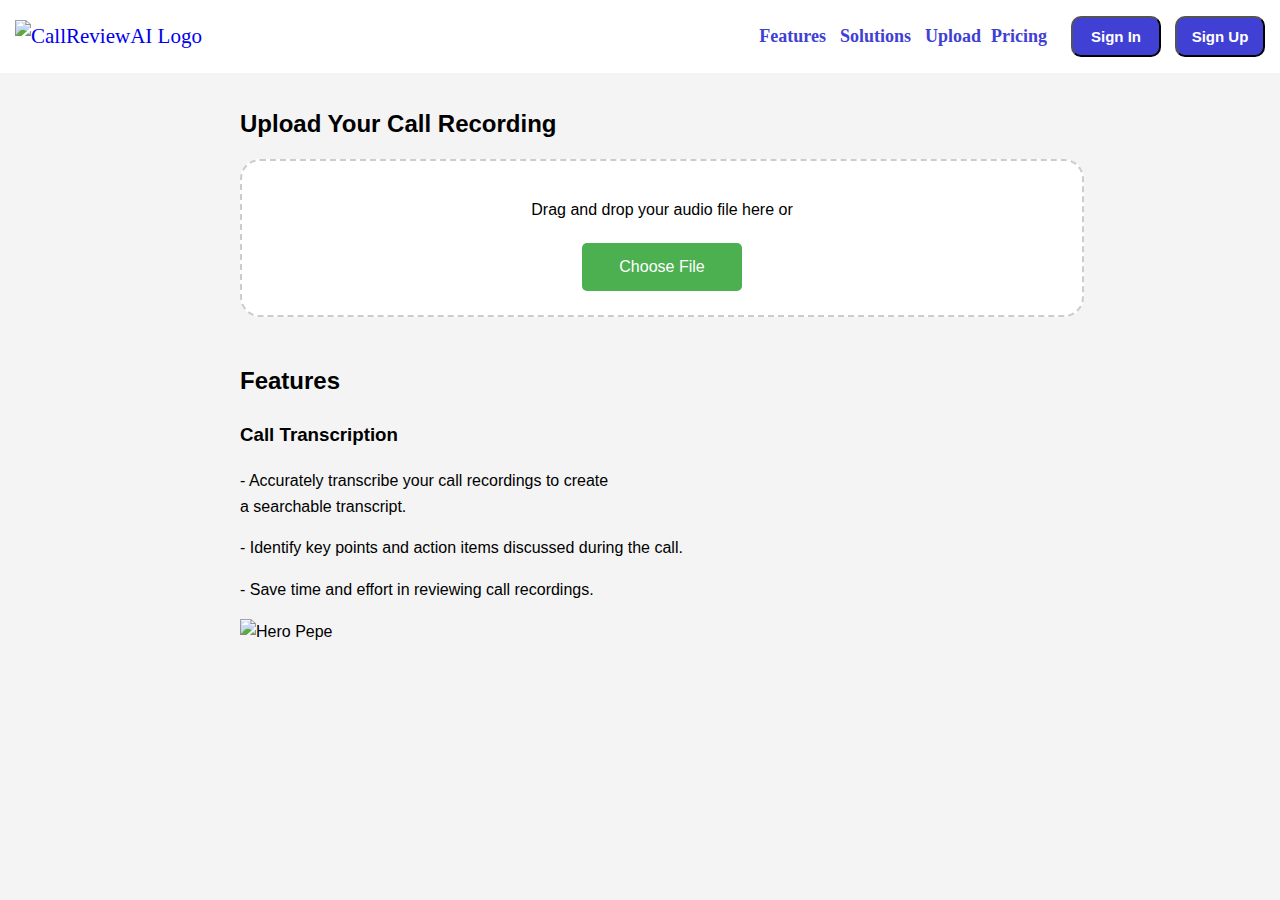
==== CallReviewAI/src/index.html @ b4288fa3 "Add files via upload" ====
<!DOCTYPE html>
<html lang="en">
  <head>
    <meta charset="UTF-8" />
    <meta name="viewport" content="width=device-width, initial-scale=1.0" />
    <title>CallReviewAI</title>
    <link rel="stylesheet" href="css/styles.css" />
  </head>
  <body>
    <nav class="navbar">
      <div class="navbar-container">
        <div class="logo"><a href="CallReviewAI_Logo.png"><img src="CallReviewAI_Logo.png" alt="CallReviewAI Logo"></a></div>
        <ul>
          <li>
            <a href="#">Features</a>
          </li>
          <li>
            <a href="#">Solutions</a>
          </li>
          <li>
            <a href="#">Upload</a>
          <li>
            <a href="#">Pricing</a>
          </li>
          <button>
            <a href="#">Sign In</a>
          </button>
        <button>
            <a href="#">Sign Up</a>
          </button>
        </ul>
      </div>
    </nav>
    <main>
      <section id="upload-section">
        <h2>Upload Your Call Recording</h2>
        <div id="drop-area">
          <p>Drag and drop your audio file here or</p>
          <button id="upload-button">Choose File</button>
          <input type="file" id="file-input" accept="audio/*" hidden />
        </div>
        <div id="upload-progress" hidden>
          <progress id="progress-bar" value="0" max="100"></progress>
          <p id="progress-text">Uploading: 0%</p>
        </div>
      </section>
      <section id="results-section" hidden>
        <h2>Call Analysis Results</h2>
        <div id="transcript"></div>
        <div id="feedback"></div>
        <div id="audio-player">
          <audio id="audio-element" controls></audio>
        </div>
      </section>
      <br>
      <section id="features-section">
        <h2>Features</h2>
        <div class="row">
        <div id="features-container">
          <div class="feature-card">
            <h3>Call Transcription</h3>
            <p> - Accurately transcribe your call recordings to create <br> a searchable transcript.</p>
            <p> - Identify key points and action items discussed during the call.</p>
            <p> - Save time and effort in reviewing call recordings.</p>
            <div class="image-container">
              <img src="hero_pepe.png" alt="Hero Pepe">
            </div>
          </div>
        </div>
        </div>
          </section>
        </main>
        <script src="js/main.js"></script>
      </body>
      </html>
---- CallReviewAI/src/css/styles.css ----
body {
    font-family: Arial, sans-serif;
    line-height: 1.6;
    margin: 0;
    padding: 0;
    background-color: #f4f4f4;
}

header {
    background-color: #333;
    color: #fff;
    text-align: center;
    padding: 1rem;
}

*{
    text-decoration: none;
}

.navbar{
    background: white; font-family: Times New Roman; padding-right: 15px;padding-left: 15px;
}

.navbar-container{
    display: flex; justify-content: space-between; align-items: center;
}

.logo{
    width: 200px; font-size: 21px;
}

li{
    list-style: none; display: inline-block;
}

li a{
    color: rgb(64, 64, 212); font-size: 18px; font-weight: bold; margin-right: 10px;

}

button{
    background-color: rgb(64, 64, 212); margin-left: 10px; border-radius: 10px; padding: 10px; width: 90px;
}

button a{
    color: white; font-size: 15px; font-weight: bold;
}


main {
    max-width: 800px;
    margin: 2rem auto;
    padding: 0 1rem;
}

h1, h2 {
    margin-bottom: 2%;
}

#drop-area {
    border: 2px dashed #ccc;
    border-radius: 20px;
    width: 100%;
    padding: 20px;
    text-align: center;
    background-color: #fff;
}

#upload-button {
    background-color: #4CAF50;
    border: none;
    color: white;
    padding: 15px 32px;
    text-align: center;
    text-decoration: none;
    display: inline-block;
    font-size: 16px;
    margin: 4px 2px;
    cursor: pointer;
    border-radius: 5px;
    width: 20%;
    text-wrap: nowrap;
}

#upload-progress {
    margin-top: 1rem;
}

#progress-bar {
    width: 100%;
}

#results-section {
    background-color: #fff;
    padding: 20px;
    border-radius: 10px;
    box-shadow: 0 0 10px rgba(0,0,0,0.1);
}

#transcript, #feedback {
    margin-bottom: 1rem;
}

#audio-player {
    margin-top: 1rem;
}

audio {
    width: 100%;
}

.row{
    flex-wrap: wrap;
    flex-basis: 100%;
    flex-direction: row;
}

.feaures-container{
    display: flex;
    flex: 1;
}
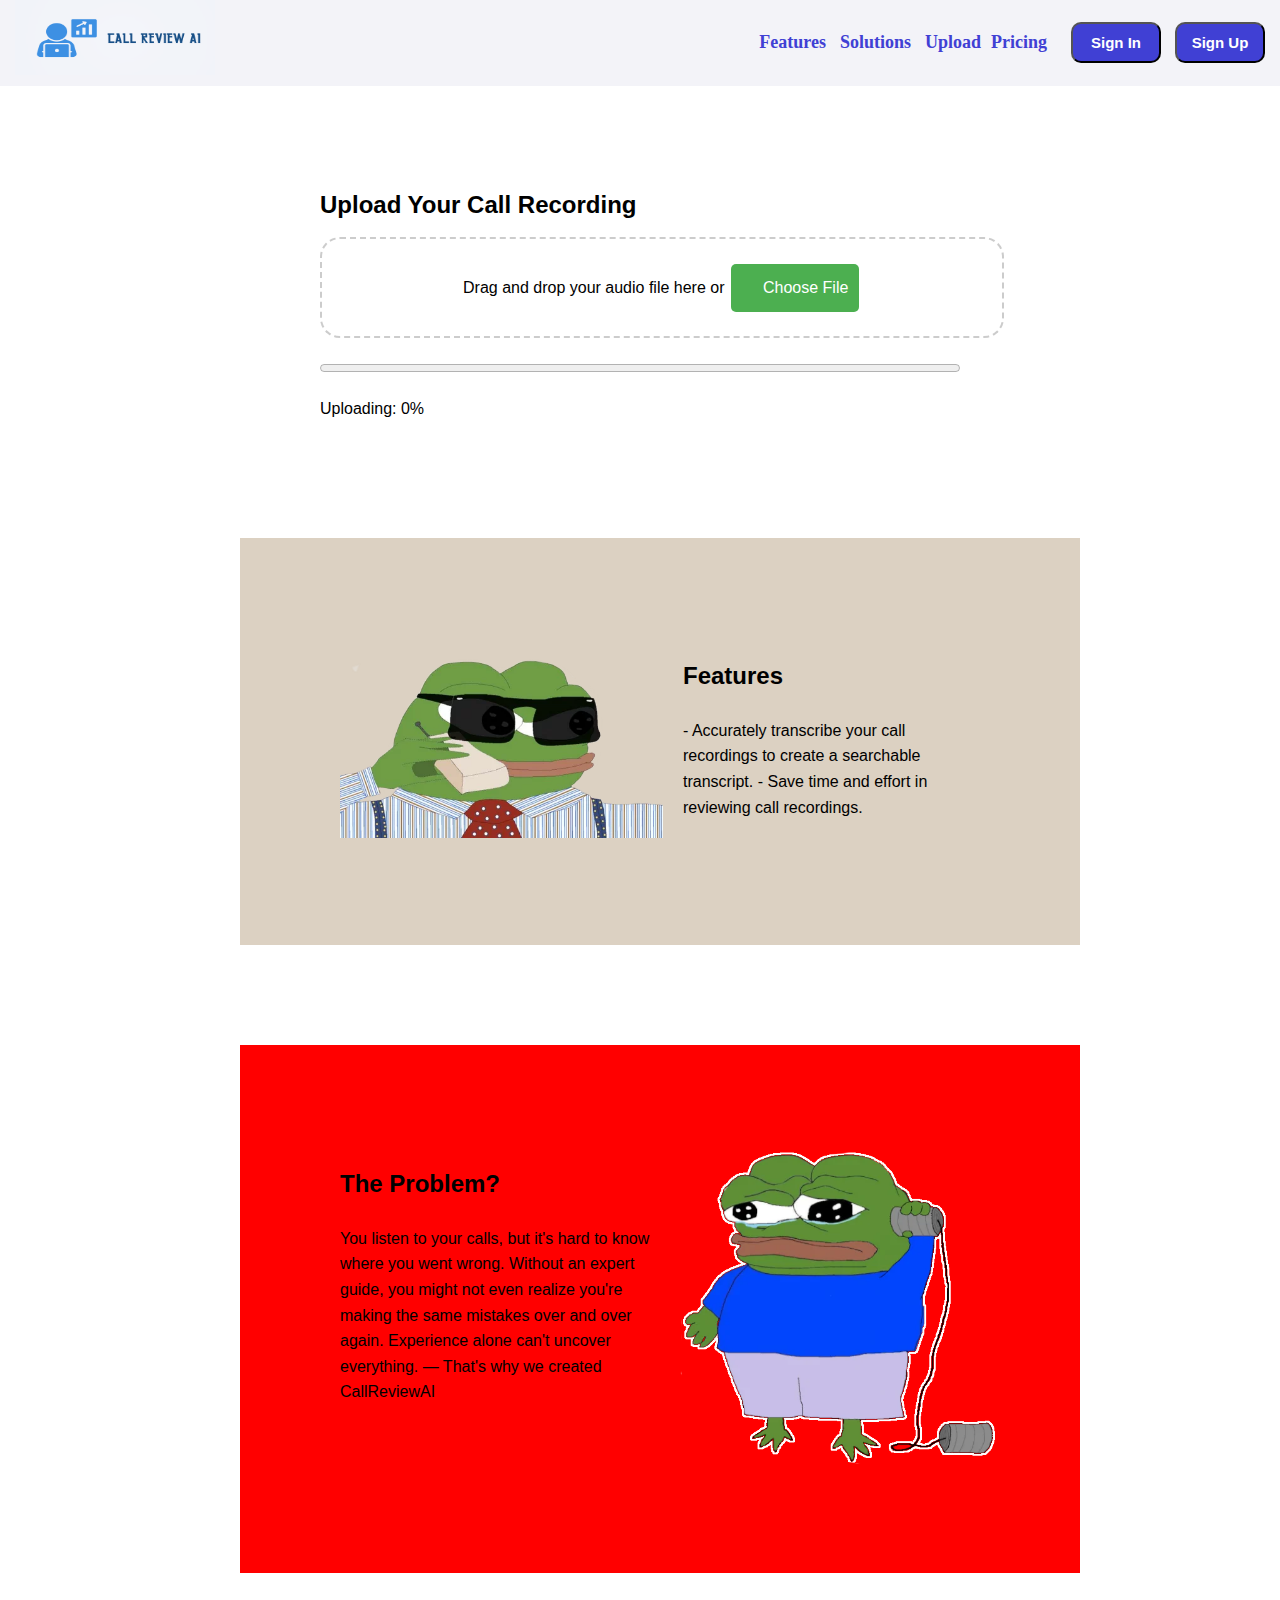
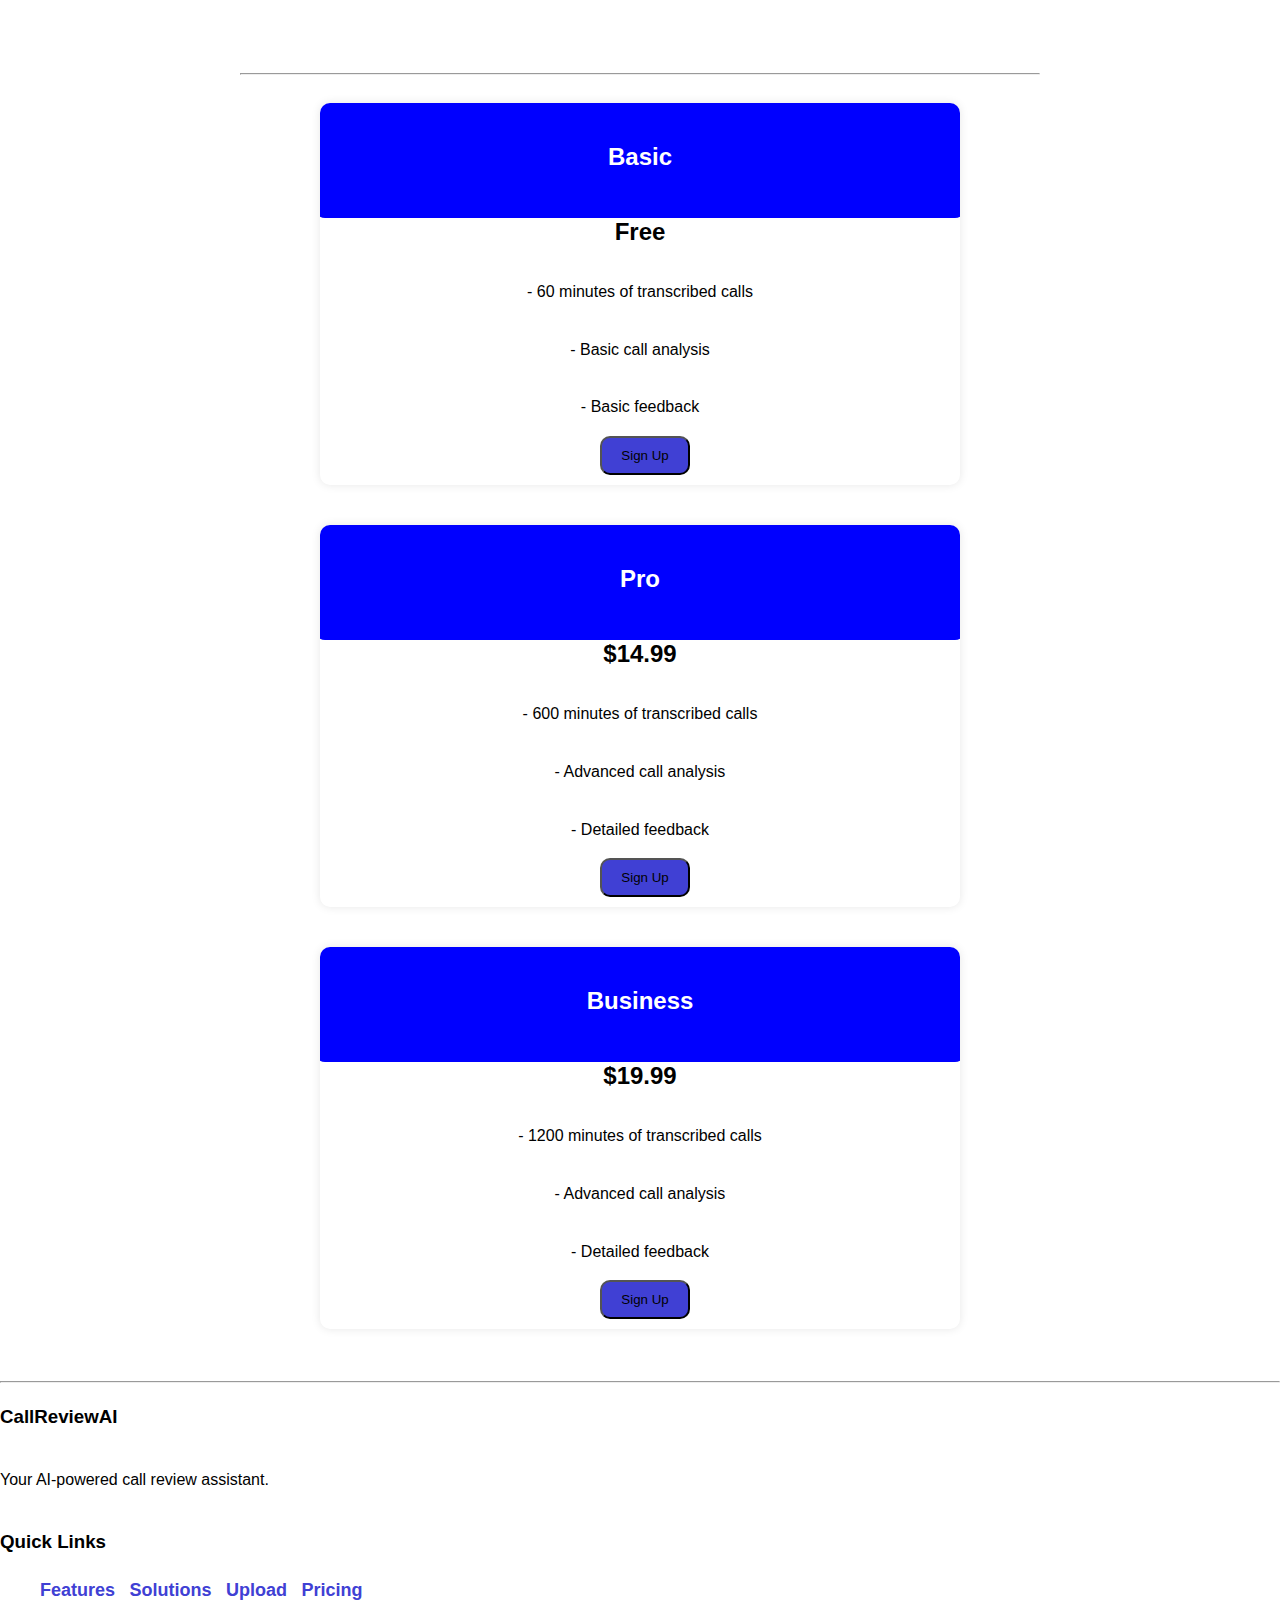
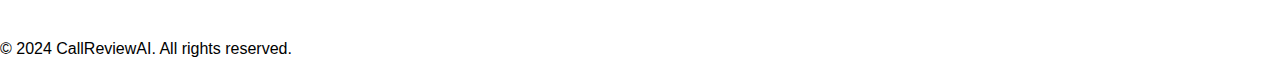
==== commit 591f517d: "Add files via upload" ====
--- a/CallReviewAI/src/index.html
+++ b/CallReviewAI/src/index.html
@@ -7,20 +7,25 @@
     <link rel="stylesheet" href="css/styles.css" />
   </head>
   <body>
+    <!--Navbar Section-->
     <nav class="navbar">
       <div class="navbar-container">
-        <div class="logo"><a href="CallReviewAI_Logo.png"><img src="CallReviewAI_Logo.png" alt="CallReviewAI Logo"></a></div>
+        <div class="logo">
+          <a href="index.html">
+            <img src="images/CallReviewAI_Logo.png" alt="CallReviewAI Logo" height="75px" width="225px">
+          </a>
+        </div>
         <ul>
           <li>
-            <a href="#">Features</a>
+            <a href="#features-section">Features</a>
           </li>
           <li>
-            <a href="#">Solutions</a>
+            <a href="#solutions-section">Solutions</a>
           </li>
           <li>
-            <a href="#">Upload</a>
+            <a href="#upload-section">Upload</a>
           <li>
-            <a href="#">Pricing</a>
+            <a href="#pricing-section">Pricing</a>
           </li>
           <button>
             <a href="#">Sign In</a>
@@ -32,6 +37,7 @@
       </div>
     </nav>
     <main>
+      <!--Upload Section-->
       <section id="upload-section">
         <h2>Upload Your Call Recording</h2>
         <div id="drop-area">
@@ -44,6 +50,7 @@
           <p id="progress-text">Uploading: 0%</p>
         </div>
       </section>
+      <!--Results Section-->
       <section id="results-section" hidden>
         <h2>Call Analysis Results</h2>
         <div id="transcript"></div>
@@ -52,24 +59,102 @@
           <audio id="audio-element" controls></audio>
         </div>
       </section>
-      <br>
-      <section id="features-section">
-        <h2>Features</h2>
-        <div class="row">
-        <div id="features-container">
-          <div class="feature-card">
-            <h3>Call Transcription</h3>
-            <p> - Accurately transcribe your call recordings to create <br> a searchable transcript.</p>
-            <p> - Identify key points and action items discussed during the call.</p>
-            <p> - Save time and effort in reviewing call recordings.</p>
-            <div class="image-container">
-              <img src="hero_pepe.png" alt="Hero Pepe">
+      <!--Features Section-->
+      
+      <section id="features-section" class="column-reverse">
+            <div class="d2">
+              <h2>Features</h2>
+            <p> - Accurately transcribe your call recordings to create  a searchable transcript.
+                - Save time and effort in reviewing call recordings.</p>
+            </div>
+            <div class="d1">
+              <img src="images/hero_pepe.png" alt="Hero Pepe" height="200" width="300
+              ">
+            </div>
+          </section>
+          <!--Solutions Section-->
+          <section id="solutions-section" class="column">
+              <div class="d2">
+            <h2>The Problem?</h2>
+            <p>You listen to your calls, but it's hard to know
+          where you went wrong. Without an expert guide, you
+          might not even realize you're making the same mistakes
+        over and over again. Experience alone can't uncover
+          everything. 
+         — That's why we created CallReviewAI</p>
+        </div>
+         <div class="d1">
+          <img src="images/sad_pepe_calling.png" alt="Sad Pepe Calling">
+         </div>
+        </div>
+          </section>
+          <!--Pricing Section-->  
+          <hr />
+          <div  id="pricing-section" class="pricing-container">
+          <div class="wrapper">
+            <div class="single-pricing">
+              <div class="deal">
+                <h2><span>Basic</span></h2>
+              </div>
+              <div class="deal-info">
+                <h2>Free</h2>
+                <p>- 60 minutes of transcribed calls</p><br>
+                <p>- Basic call analysis</p><br>
+                <p>- Basic feedback</p><br>
+                <button>Sign Up</button>
+              </div>
             </div>
           </div>
-        </div>
-        </div>
-          </section>
+          <div class="wrapper">
+            <div class="single-pricing">
+              <div class="deal">
+                <h2><span>Pro</span></h2>
+              </div>
+              <div class="deal-info">
+                <h2>$14.99</h2>
+                <p> - 600 minutes of transcribed calls</p><br>
+                <p> - Advanced call analysis</p><br>
+                <p> - Detailed feedback</p><br>
+                <button>Sign Up</button>
+              </div>
+            </div>
+          </div>
+          <div class="wrapper">
+            <div class="single-pricing">
+              <div class="deal">
+                <h2><span>Business</span></h2>
+              </div>
+              <div class="deal-info">
+                <h2>$19.99</h2>
+                <p> - 1200 minutes of transcribed calls</p><br>
+                <p> - Advanced call analysis</p><br>
+                <p> - Detailed feedback</p><br>
+                <button>Sign Up</button>
+              </div>
+            </div>
+          </div>
+          </div>
         </main>
+        <!--Footer Section-->
+        <hr />
+        <footer>
+          <div class="footer-container">
+            <div class="footer-column">
+              <h3>CallReviewAI</h3>
+              <p>Your AI-powered call review assistant.</p>
+            </div>
+            <div class="footer-column">
+              <h3>Quick Links</h3>
+              <ul>
+                <li><a href="#features-section">Features</a></li>
+                <li><a href="#solutions-section">Solutions</a></li>
+                <li><a href="#upload-section">Upload</a></li>
+                <li><a href="#pricing-section">Pricing</a></li>
+              </ul>
+            </div>
+            <div class="footer-column">
+          <p>&copy; 2024 CallReviewAI. All rights reserved.</p>
+        </footer>
         <script src="js/main.js"></script>
       </body>
       </html>
--- a/CallReviewAI/src/css/styles.css
+++ b/CallReviewAI/src/css/styles.css
@@ -18,7 +18,7 @@
 }
 
 .navbar{
-    background: white; font-family: Times New Roman; padding-right: 15px;padding-left: 15px;
+    background: rgb(243, 243, 248); font-family: Times New Roman; padding-right: 15px;padding-left: 15px;
 }
 
 .navbar-container{
@@ -26,7 +26,7 @@
 }
 
 .logo{
-    width: 200px; font-size: 21px;
+    width: 200px; font-size: 21px; padding-left: -100%;
 }
 
 li{
@@ -46,6 +46,9 @@
     color: white; font-size: 15px; font-weight: bold;
 }
 
+body{
+    background: white;
+}
 
 main {
     max-width: 800px;
@@ -109,13 +112,86 @@
     width: 100%;
 }
 
-.row{
-    flex-wrap: wrap;
-    flex-basis: 100%;
-    flex-direction: row;
+section{
+    width: 80%;
+    max-width: 1080px;
+    margin: 100px auto;
 }
 
-.feaures-container{
+.column-reverse {
     display: flex;
-    flex: 1;
+    align-items: space-between;
+    gap: 20px;
+    flex-direction: row-reverse;  /* Add this line */
+    background-color: rgb(220, 209, 194);
+    padding: 100px;
 }
+
+.column{
+    display: flex;
+    align-items: space-between;
+    gap: 20px;
+    background-color: red;
+    padding: 100px;
+}
+
+.column > div{
+    min-width: 320px;
+}
+
+img {
+    width: 100%;
+}
+
+.d1{
+    justify-content: inherit;
+}
+
+.d2{
+    flex: 1.5;
+}
+
+div {
+    display: block;
+    unicode-bidi: isolate;
+}
+
+h2{
+    text-wrap: nowrap;
+}
+
+p{
+   display: inline-block;
+   font-size: var(--p);
+}
+
+.wrapper{
+    width: 100%;
+    max-width: 600px;
+    display: flex;
+    flex-direction: column;
+    margin: 0 auto;
+    align-items: center;
+}
+.single-pricing{
+    text-align: center;
+    overflow: hidden;
+    position: relative;
+    vertical-align: top;
+    margin: 20px 0;
+    background: #fff;
+    width: 100%;
+    padding: 10px 20px;
+    border-radius: 10px;
+    box-shadow: 0 0 10px rgba(0,0,0,0.1);
+}
+/* .single-pricing .deal changes the background color of the deal */
+
+.single-pricing .deal{
+    background: blue;
+    color: white;
+    padding: 5%;
+    border-radius: 10px;
+    margin: -25px;
+
+}